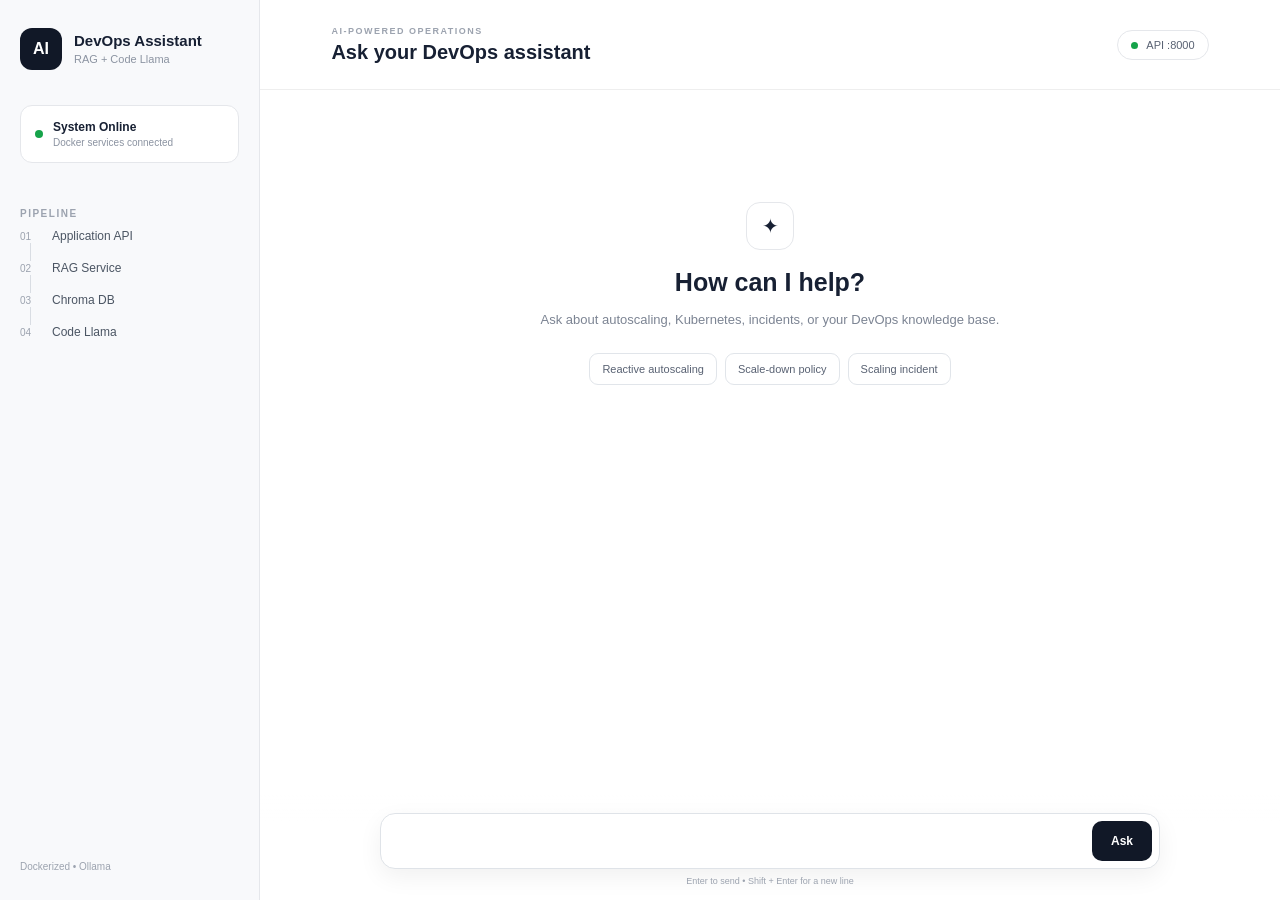
==== frontend/index.html @ 0c90962c "Initial DevOps AI assistant implementation" ====
<!DOCTYPE html>
<html lang="en">

<head>
    <meta charset="UTF-8">

    <meta name="viewport" content="width=device-width, initial-scale=1.0">

    <title>DevOps AI Assistant</title>

    <!-- CSS -->
    <link rel="stylesheet" href="./style.css">
</head>

<body>

    <div class="app">

        <!-- ================= SIDEBAR ================= -->

        <aside class="sidebar">

            <div class="brand">

                <div class="brand-icon">
                    AI
                </div>

                <div>
                    <h1>DevOps Assistant</h1>
                    <span>RAG + Code Llama</span>
                </div>

            </div>


            <div class="status-card">

                <div class="status-dot"></div>

                <div>
                    <strong>System Online</strong>
                    <span>Docker services connected</span>
                </div>

            </div>


            <div class="architecture">

                <p class="label">PIPELINE</p>

                <div class="arch-item">
                    <span>01</span>
                    Application API
                </div>

                <div class="line"></div>

                <div class="arch-item">
                    <span>02</span>
                    RAG Service
                </div>

                <div class="line"></div>

                <div class="arch-item">
                    <span>03</span>
                    Chroma DB
                </div>

                <div class="line"></div>

                <div class="arch-item">
                    <span>04</span>
                    Code Llama
                </div>

            </div>


            <div class="sidebar-footer">
                Dockerized • Ollama
            </div>

        </aside>


        <!-- ================= MAIN CHAT ================= -->

        <main class="chat-area">


            <!-- TOP BAR -->

            <header class="topbar">

                <div>

                    <p class="eyebrow">
                        AI-POWERED OPERATIONS
                    </p>

                    <h2>
                        Ask your DevOps assistant
                    </h2>

                </div>


                <div class="api-pill">

                    <span class="pulse"></span>

                    API :8000

                </div>

            </header>


            <!-- ================= MESSAGES ================= -->

            <section id="messages" class="messages">


                <!-- Welcome screen -->

                <div class="welcome">

                    <div class="welcome-icon">
                        ✦
                    </div>


                    <h3>
                        How can I help?
                    </h3>


                    <p>
                        Ask about autoscaling, Kubernetes,
                        incidents, or your DevOps knowledge base.
                    </p>


                    <div class="suggestions">

                        <button
                            type="button"
                            data-question="Why can reactive autoscaling be slow during a sudden traffic spike?">

                            Reactive autoscaling

                        </button>


                        <button
                            type="button"
                            data-question="How should scale-down decisions be handled?">

                            Scale-down policy

                        </button>


                        <button
                            type="button"
                            data-question="What happened during the sudden traffic spike incident?">

                            Scaling incident

                        </button>

                    </div>

                </div>

            </section>


            <!-- ================= INPUT ================= -->

            <div class="composer-wrap">

                <form id="chatForm" class="composer">

                    <textarea
                        id="question"
                        rows="1"
                        placeholder="Ask a DevOps question..."
                        autocomplete="off">
                    </textarea>


                    <button
                        id="sendButton"
                        type="submit">

                        <span id="sendText">
                            Ask
                        </span>

                        <span
                            id="spinner"
                            class="spinner hidden">
                        </span>

                    </button>

                </form>


                <div class="hint">
                    Enter to send • Shift + Enter for a new line
                </div>

            </div>

        </main>

    </div>


    <!-- JavaScript -->
    <script src="./script.js"></script>

</body>

</html>
---- frontend/style.css ----
* {
    box-sizing: border-box;
}

body {
    margin: 0;
    min-height: 100vh;
    font-family: Arial, Helvetica, sans-serif;
    background: #ffffff;
    color: #172033;
}

.app {
    min-height: 100vh;
    display: flex;
}

/* ================= SIDEBAR ================= */

.sidebar {
    width: 260px;
    min-height: 100vh;
    background: #f8f9fb;
    border-right: 1px solid #e5e7eb;
    padding: 28px 20px;
    display: flex;
    flex-direction: column;
}

.brand {
    display: flex;
    align-items: center;
    gap: 12px;
}

.brand-icon {
    width: 42px;
    height: 42px;
    border-radius: 12px;
    background: #111827;
    color: white;
    display: flex;
    align-items: center;
    justify-content: center;
    font-weight: bold;
}

.brand h1 {
    font-size: 15px;
    margin: 0;
}

.brand span {
    font-size: 11px;
    color: #8b93a1;
}

.status-card {
    margin-top: 35px;
    padding: 14px;
    border: 1px solid #e5e7eb;
    background: white;
    border-radius: 12px;
    display: flex;
    align-items: center;
    gap: 10px;
}

.status-dot {
    width: 8px;
    height: 8px;
    border-radius: 50%;
    background: #16a34a;
}

.status-card strong {
    display: block;
    font-size: 12px;
}

.status-card span {
    display: block;
    font-size: 10px;
    color: #8b93a1;
    margin-top: 3px;
}

.architecture {
    margin-top: 35px;
}

.label {
    font-size: 10px;
    color: #9ca3af;
    letter-spacing: 1.5px;
    font-weight: bold;
}

.arch-item {
    font-size: 12px;
    color: #4b5563;
    display: flex;
    gap: 10px;
    align-items: center;
}

.arch-item span {
    width: 22px;
    color: #9ca3af;
    font-size: 10px;
}

.line {
    height: 18px;
    width: 1px;
    background: #d9dde3;
    margin-left: 10px;
}

.sidebar-footer {
    margin-top: auto;
    color: #9ca3af;
    font-size: 10px;
}

/* ================= MAIN ================= */

.chat-area {
    flex: 1;
    min-width: 0;
    display: flex;
    flex-direction: column;
    background: white;
}

.topbar {
    height: 90px;
    border-bottom: 1px solid #eeeeee;
    padding: 20px 7%;
    display: flex;
    align-items: center;
    justify-content: space-between;
}

.eyebrow {
    margin: 0 0 5px;
    color: #9ca3af;
    font-size: 9px;
    letter-spacing: 1.5px;
    font-weight: bold;
}

.topbar h2 {
    margin: 0;
    font-size: 20px;
}

.api-pill {
    border: 1px solid #e5e7eb;
    border-radius: 50px;
    padding: 8px 13px;
    font-size: 11px;
    color: #596273;
}

.pulse {
    display: inline-block;
    width: 7px;
    height: 7px;
    background: #16a34a;
    border-radius: 50%;
    margin-right: 6px;
}

/* ================= CHAT ================= */

.messages {
    flex: 1;
    overflow-y: auto;
    padding: 40px 7% 140px;
}

.welcome {
    max-width: 650px;
    margin: 8vh auto 0;
    text-align: center;
}

.welcome-icon {
    width: 48px;
    height: 48px;
    border: 1px solid #e5e7eb;
    border-radius: 14px;
    margin: auto;
    display: flex;
    align-items: center;
    justify-content: center;
    font-size: 20px;
}

.welcome h3 {
    font-size: 25px;
    margin: 18px 0 8px;
}

.welcome p {
    color: #7c8493;
    font-size: 13px;
    line-height: 1.6;
}

.suggestions {
    display: flex;
    justify-content: center;
    gap: 8px;
    flex-wrap: wrap;
    margin-top: 22px;
}

.suggestions button {
    background: white;
    border: 1px solid #e1e5ea;
    border-radius: 9px;
    padding: 9px 12px;
    color: #596273;
    font-size: 11px;
    cursor: pointer;
}

.suggestions button:hover {
    background: #f7f8fa;
}

/* ================= MESSAGES ================= */

.message {
    max-width: 780px;
    margin: 0 auto 20px;
    display: flex;
}

.message.user {
    justify-content: flex-end;
}

.bubble {
    max-width: 78%;
    padding: 13px 16px;
    border-radius: 14px;
    font-size: 13px;
    line-height: 1.6;
    white-space: pre-wrap;
}

.user .bubble {
    background: #111827;
    color: white;
    border-bottom-right-radius: 4px;
}

.assistant .bubble {
    background: #f8f9fb;
    border: 1px solid #e5e7eb;
    border-bottom-left-radius: 4px;
}

/* ================= INPUT ================= */

.composer-wrap {
    position: fixed;
    bottom: 0;
    left: 260px;
    right: 0;
    padding: 18px 7px 14px;
    background: linear-gradient(
        transparent,
        white 25%
    );
}

.composer {
    max-width: 780px;
    margin: auto;
    padding: 7px;
    display: flex;
    align-items: flex-end;
    gap: 8px;
    border: 1px solid #dfe3e8;
    border-radius: 15px;
    background: white;
    box-shadow: 0 8px 25px rgba(0, 0, 0, 0.06);
}

textarea {
    flex: 1;
    border: none;
    outline: none;
    resize: none;
    padding: 11px;
    font-size: 13px;
    background: transparent;
}

textarea::placeholder {
    color: #9ca3af;
}

.composer button {
    height: 40px;
    min-width: 60px;
    border: none;
    border-radius: 10px;
    background: #111827;
    color: white;
    font-size: 12px;
    font-weight: bold;
    cursor: pointer;
}

.composer button:hover {
    background: #000000;
}

.hint {
    max-width: 780px;
    margin: 7px auto 0;
    text-align: center;
    font-size: 9px;
    color: #9ca3af;
}

/* ================= MOBILE ================= */

@media (max-width: 800px) {

    .sidebar {
        display: none;
    }

    .composer-wrap {
        left: 0;
        padding-left: 4%;
        padding-right: 4%;
    }

    .topbar {
        padding-left: 4%;
        padding-right: 4%;
    }

    .messages {
        padding-left: 4%;
        padding-right: 4%;
    }

    .api-pill {
        display: none;
    }
}
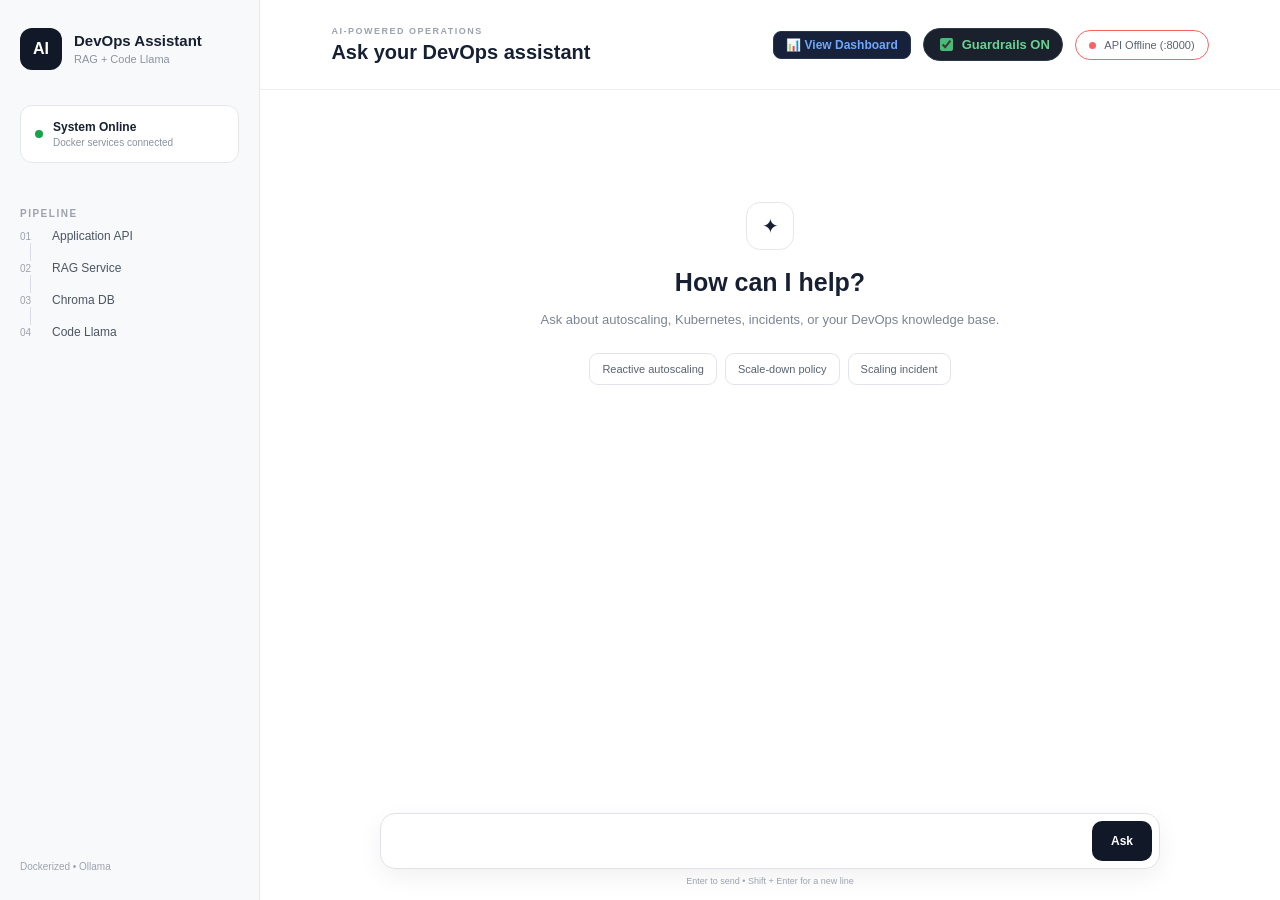
==== commit 0be77553: "Add AI output testing and guardrails" ====
--- a/frontend/index.html
+++ b/frontend/index.html
@@ -108,12 +108,18 @@
                 </div>
 
 
-                <div class="api-pill">
-
-                    <span class="pulse"></span>
-
-                    API :8000
-
+                <div style="display: flex; align-items: center; gap: 12px;">
+                    <a href="../index.html" style="text-decoration:none; font-size: 12px; font-weight: 600; color: #6ea8fe; background: #17223a; border: 1px solid #263552; padding: 6px 12px; border-radius: 8px;">📊 View Dashboard</a>
+
+                    <label style="display: flex; align-items: center; gap: 6px; font-size: 13px; color: #a0aec0; cursor: pointer; background: #1a202c; padding: 6px 12px; border-radius: 20px; border: 1px solid #2d3748;">
+                        <input type="checkbox" id="guardrailsToggle" checked style="cursor: pointer; accent-color: #48bb78;">
+                        <span id="guardrailLabel" style="color: #68d391; font-weight: 600;">Guardrails ON</span>
+                    </label>
+
+                    <div class="api-pill">
+                        <span class="pulse"></span>
+                        API :8000
+                    </div>
                 </div>
 
             </header>
